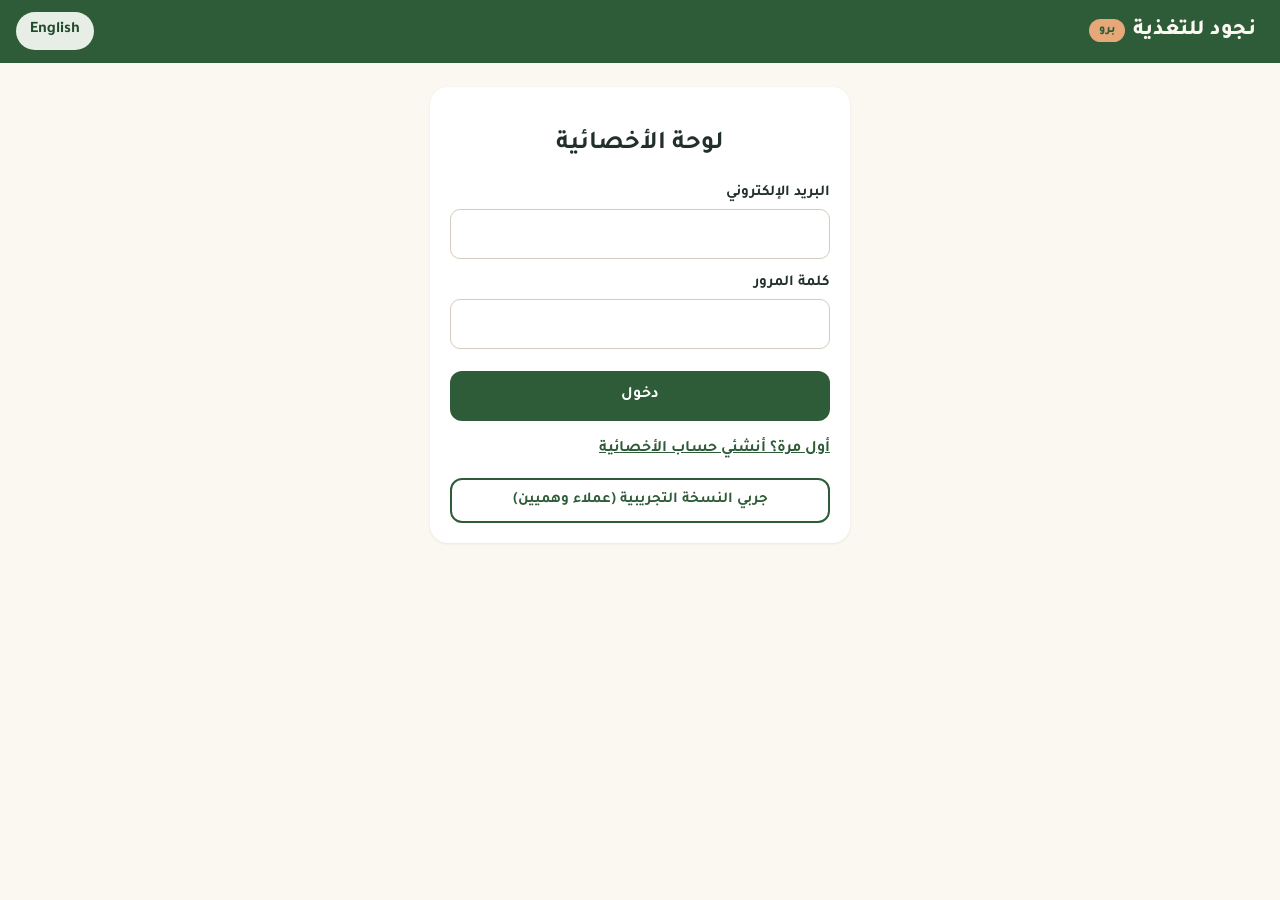
==== dietitian.html @ 64d6f2e3 "Add files via upload" ====
<!DOCTYPE html>
<html lang="ar" dir="rtl">
<head>
  <meta charset="UTF-8">
  <meta name="viewport" content="width=device-width, initial-scale=1.0, viewport-fit=cover">
  <link rel="manifest" href="manifest-dietitian.webmanifest">
  <meta name="theme-color" content="#2e5c38">
  <meta name="apple-mobile-web-app-capable" content="yes">
  <meta name="mobile-web-app-capable" content="yes">
  <meta name="apple-mobile-web-app-status-bar-style" content="default">
  <meta name="apple-mobile-web-app-title" content="نجود برو">
  <link rel="apple-touch-icon" href="pro-icon-180.png">
  <link rel="icon" type="image/png" sizes="32x32" href="pro-icon-32.png">
  <title>Nojood Pro | نجود للأخصائية</title>
  <link rel="preconnect" href="https://fonts.googleapis.com">
  <link href="https://fonts.googleapis.com/css2?family=DM+Serif+Display&family=Tajawal:wght@400;500;700;800&display=swap" rel="stylesheet">
  <link rel="stylesheet" href="style.css">
</head>
<body>
  <header class="pro-header">
    <a class="logo" href="dietitian.html"><img src="logo-mark.svg" alt="" class="logo-mark"><span data-i18n="brand"></span> <span class="pro-badge" data-i18n="pro_badge"></span></a>
    <nav>
      <button class="lang-btn" id="lang-btn" data-i18n="lang_btn">English</button>
    </nav>
  </header>

  <main>
    <p class="muted loading" id="loading" hidden data-i18n="loading"></p>

    <!-- Dietitian sign in -->
    <div class="card login-box" id="pin-view">
      <h2 data-i18n="ad_title"></h2>
      <form id="admin-login" novalidate>
        <div class="field" id="a-name-field" hidden><label for="a-name" data-i18n="f_name"></label><input id="a-name" autocomplete="name"></div>
        <div class="field" style="margin-top:12px"><label for="a-email" data-i18n="f_email"></label><input id="a-email" type="email" autocomplete="email"></div>
        <div class="field" style="margin-top:12px"><label for="a-password" data-i18n="pw_label"></label><input id="a-password" type="password" autocomplete="current-password"></div>
        <p class="error" id="pin-err"></p>
        <button class="btn" style="width:100%" id="admin-submit" data-i18n="ad_enter"></button>
      </form>
      <button class="link-btn" id="toggle-signup" type="button" data-i18n="ad_need_account"></button>
      <button class="btn outline small demo-btn" type="button" onclick="startDemo('admin')" data-i18n="demo_try_pro"></button>
    </div>

    <!-- Signed in, but not activated as the dietitian yet -->
    <div class="card login-box" id="not-admin" hidden>
      <h2 data-i18n="ad_title"></h2>
      <p class="note" data-i18n="ad_not_admin"></p>
      <button class="btn outline small admin-logout" data-i18n="pt_logout"></button>
    </div>

    <div id="admin-view" hidden>
      <div class="dash-head">
        <h2 data-i18n="ad_title" style="text-align:start;margin:0"></h2>
        <div class="btn-row">
          <button class="btn outline small" id="refresh-btn" data-i18n="ad_refresh"></button>
          <button class="btn outline small admin-logout" data-i18n="pt_logout"></button>
        </div>
      </div>
      <div class="tabs" role="tablist">
        <button class="tab active" data-tab="sched" data-i18n="tab_sched"></button>
        <button class="tab" data-tab="recipes" data-i18n="tab_recipes"></button>
        <button class="tab" data-tab="clients" data-i18n="tab_clients"></button>
      </div>
      <p class="note" id="admin-msg" hidden></p>

      <!-- Schedules -->
      <section class="tab-panel" id="tab-sched">
        <div class="sched-list" id="sched-list">
          <button class="add-card" id="add-sched-btn" aria-label="New schedule"><span class="plus">+</span><span data-i18n="ad_new_sched"></span></button>
        </div>
        <p class="muted" id="no-sched" data-i18n="ad_no_sched"></p>

        <div class="card" id="sched-editor" hidden>
          <h3 data-i18n="ad_new_sched" style="margin-top:0"></h3>
          <p class="muted" style="margin-top:0" data-i18n="ad_one_day"></p>
          <div class="form-grid">
            <div class="field" hidden><label for="s-name" data-i18n="ad_sched_name"></label><input id="s-name"></div>
            <div class="field"><label for="s-kcal" data-i18n="ad_sched_kcal"></label><input id="s-kcal" type="number" min="800" max="4000" step="50" value="1300"></div>
          </div>
          <div class="btn-row" style="justify-content:flex-start;margin:14px 0">
            <button class="btn outline small" id="autofill-btn" data-i18n="ad_autofill"></button>
          </div>
          <div class="day-box"><div class="day-head"><b data-i18n="ad_day_total"></b><span class="muted" id="day-total"></span></div>
            <div class="form-grid" id="day-editor"></div></div>
          <p class="muted" style="font-size:.85rem" data-i18n="ad_portion_note"></p>
          <p class="error" id="sched-err"></p>
          <div class="actions">
            <button class="btn outline" id="cancel-sched" data-i18n="ad_cancel"></button>
            <button class="btn" id="save-sched" data-i18n="ad_add_sched"></button>
          </div>
        </div>
      </section>

      <!-- Recipes -->
      <section class="tab-panel" id="tab-recipes" hidden>
        <div class="filter-row" id="recipe-filter"></div>
        <div class="recipe-grid" id="recipe-grid">
        </div>
        <div class="card" style="margin-top:16px">
          <h3 style="margin-top:0">+ <span data-i18n="ad_new_recipe"></span></h3>
          <div class="form-grid">
            <div class="field"><label for="r-name" data-i18n="ad_r_name"></label><input id="r-name"></div>
            <div class="field"><label for="r-meal" data-i18n="ad_r_meal"></label>
              <select id="r-meal"><option value="b" data-i18n="meal_b"></option><option value="l" data-i18n="meal_l"></option><option value="d" data-i18n="meal_d"></option><option value="s" data-i18n="meal_s"></option></select></div>
            <div class="field"><label for="r-kcal" data-i18n="ad_r_kcal"></label><input id="r-kcal" type="number" min="20" max="2000"></div>
            <div class="field"><label for="r-protein" data-i18n="ad_r_protein"></label><input id="r-protein" type="number" min="0" max="200"></div>
            <div class="field full"><label for="r-ing" data-i18n="ad_r_ing"></label><textarea id="r-ing"></textarea></div>
            <div class="field full"><label for="r-steps" data-i18n="ad_r_steps"></label><textarea id="r-steps"></textarea></div>
          </div>
          <p class="error" id="recipe-err"></p>
          <button class="btn" id="save-recipe" data-i18n="ad_save_recipe"></button>
        </div>
      </section>

      <!-- Clients -->
      <section class="tab-panel" id="tab-clients" hidden>
        <div id="clients-list">
          <div class="table-wrap"><table id="clients-table"></table></div>
          <p class="muted" id="no-clients" data-i18n="ad_no_clients"></p>
        </div>
        <div id="client-detail" hidden>
          <button class="btn outline small" id="detail-back" data-i18n="ad_back"></button>
          <div class="card pay-review" id="cd-pay" style="margin-top:12px" hidden>
            <h3 style="margin-top:0" data-i18n="ad_receipt"></h3>
            <div id="cd-pay-info"></div>
            <div id="cd-receipt"></div>
            <div class="btn-row" id="cd-pay-actions" style="justify-content:flex-start;margin-top:12px">
              <button class="btn" id="confirm-pay" data-i18n="ad_confirm_pay"></button>
              <button class="btn outline" id="reject-pay" data-i18n="ad_reject"></button>
            </div>
          </div>
          <div class="card" style="margin-top:12px">
            <h3 id="cd-name" style="margin-top:0"></h3>
            <div class="kcal-set">
              <label for="cd-kcal" data-i18n="ad_set_kcal"></label>
              <span class="status-pill" id="cd-kcal-need" data-i18n="ad_need_kcal"></span>
              <div class="btn-row" style="justify-content:flex-start;align-items:center;margin-top:6px">
                <input id="cd-kcal" type="number" min="800" max="5000" step="10" style="max-width:140px"> <span class="muted" data-i18n="kcal_short"></span>
                <button class="btn small" id="cd-kcal-save" data-i18n="ad_save"></button><span class="muted" id="cd-kcal-msg"></span>
              </div>
            </div>
            <div class="info-grid" id="cd-info"></div>
          </div>
          <div class="card" style="margin-top:12px">
            <h3 style="margin-top:0" data-i18n="ad_plans"></h3>
            <div id="cd-progress"></div>
            <button class="btn outline small" id="cd-reset" style="margin-top:10px" data-i18n="ad_reset_plans"></button>
          </div>
          <div class="card" style="margin-top:12px" id="cd-workout-card">
            <h3 style="margin-top:0" data-i18n="wk_title"></h3>
            <div class="field"><label for="cd-workout-upper" data-i18n="ad_wk_upper"></label><input id="cd-workout-upper" type="url" dir="ltr" placeholder="https://..."></div>
            <div class="field" style="margin-top:8px"><label for="cd-workout-lower" data-i18n="ad_wk_lower"></label><input id="cd-workout-lower" type="url" dir="ltr" placeholder="https://..."></div>
            <div class="field" style="margin-top:8px"><label for="cd-workout" data-i18n="ad_wk_full"></label><input id="cd-workout" type="url" dir="ltr" placeholder="https://..."></div>
            <div class="btn-row" style="justify-content:flex-start;margin-top:10px;align-items:center">
              <button class="btn small" id="cd-workout-save" data-i18n="ad_save"></button><span class="muted" id="cd-workout-msg"></span>
            </div>
          </div>
          <div class="card" style="margin-top:12px">
            <h3 style="margin-top:0">InBody</h3>
            <p><span data-i18n="ib_last"></span>: <b id="cd-ib-last"></b> <span class="status-pill" id="cd-ib-pending" hidden data-i18n="ib_requested"></span></p>
            <div class="btn-row" style="justify-content:flex-start">
              <button class="btn" id="send-ib" data-i18n="ad_send_ib"></button>
            </div>
            <h4 data-i18n="ib_history"></h4>
            <div class="table-wrap"><table id="cd-ib-table"></table></div>
            <p class="muted" id="cd-ib-none" data-i18n="ib_none"></p>
          </div>
        </div>
      </section>

      <p class="demo-note" data-i18n="ad_demo"></p>
    </div>
  </main>

  <script src="i18n.js"></script>
  <script src="recipes.js"></script>
  <script src="db.js"></script>
  <script src="demo-db.js"></script>
  <script src="app.js"></script>
</body>
</html>
---- style.css ----
/* Mizan Nutrition styles */
[hidden] { display: none !important; }
/* signed-in clients don't see the sign-up buttons; guests don't see account-only buttons */
body.signed-in .guest-only, body:not(.signed-in) .member-only { display: none !important; }
:root {
  /* Nojood brand: deep green + apricot on warm cream */
  --green: #2e5c38;
  --green-dark: #234a2c;
  --green-soft: #e6eee5;
  --cream: #fbf8f2;
  --card: #ffffff;
  --text: #22302a;
  --muted: #5f6d64;
  --accent: #e6a879;
  --line: #e6e0d4;
  --input-line: #d3ccbf;
  --on-green: #ffffff;
  --wa: #1fa855;
  --wa-dark: #188a45;
  --warn-bg: #fbeee2;
  --warn-fg: #7d4a1f;
  --error: #b5462e;
}
@media (prefers-color-scheme: dark) {
  :root:not([data-theme="light"]) {
    --green: #8cc49a; --green-dark: #b6dcbf; --green-soft: #213a28; --cream: #131a15; --card: #1b241e;
    --text: #e8ede9; --muted: #a3b1a7; --accent: #eab68e; --line: #2d3a31; --input-line: #3a4a3f;
    --on-green: #0f1a12; --wa: #2dbb66; --wa-dark: #25a258; --warn-bg: #3b2b1c; --warn-fg: #f3cfa6; --error: #f08a72;
    color-scheme: dark;
  }
}
:root[data-theme="dark"] {
  --green: #8cc49a; --green-dark: #b6dcbf; --green-soft: #213a28; --cream: #131a15; --card: #1b241e;
    --text: #e8ede9; --muted: #a3b1a7; --accent: #eab68e; --line: #2d3a31; --input-line: #3a4a3f;
    --on-green: #0f1a12; --wa: #2dbb66; --wa-dark: #25a258; --warn-bg: #3b2b1c; --warn-fg: #f3cfa6; --error: #f08a72;
  color-scheme: dark;
}
* { box-sizing: border-box; }
html { scroll-behavior: smooth; }
body::before { content: ""; position: fixed; inset: 0 0 auto; height: env(safe-area-inset-top, 0px); z-index: 10; background: var(--card); }
body {
  margin: 0;
  font-family: "Tajawal", "Segoe UI", Arial, sans-serif;
  background: var(--cream);
  color: var(--text);
  line-height: 1.6;
}
a { color: var(--green); }

header {
  background: var(--card);
  border-bottom: 1px solid var(--line);
  padding-block: 12px; padding-left: max(16px, env(safe-area-inset-left, 0px)); padding-right: max(16px, env(safe-area-inset-right, 0px));
  display: flex; flex-wrap: wrap; align-items: center; justify-content: space-between; gap: 10px;
  position: sticky; top: env(safe-area-inset-top, 0px); z-index: 10;
}
.logo { display: inline-flex; align-items: center; gap: 8px; font-size: 1.35rem; font-weight: 800; color: var(--green); text-decoration: none; }
.logo-mark { height: 30px; width: auto; }
html[lang="en"] .logo { font-family: "DM Serif Display", Georgia, serif; font-weight: 400; letter-spacing: .01em; }
nav { display: flex; flex-wrap: wrap; align-items: center; gap: 6px 16px; }
nav a { color: var(--text); text-decoration: none; font-weight: 500; }
nav a:hover { color: var(--green); }
.lang-btn {
  background: var(--green-soft); color: var(--green-dark); border: none; border-radius: 20px;
  padding: 6px 14px; font: inherit; font-weight: 700; cursor: pointer;
}

main { max-width: 1000px; margin: 0 auto; padding-block: 24px 48px; padding-left: max(16px, env(safe-area-inset-left, 0px)); padding-right: max(16px, env(safe-area-inset-right, 0px)); }
section { margin: 40px 0; }
h1, h2, h3 { line-height: 1.3; }
h2 { font-size: 1.6rem; text-align: center; margin-bottom: 20px; }

.hero { text-align: center; padding: 40px 0 10px; }
.hero h1 { font-size: 2.4rem; margin: 0 0 12px; color: var(--green); }
.hero p { font-size: 1.15rem; color: var(--muted); max-width: 620px; margin: 0 auto 24px; }
.btn-row { display: flex; flex-wrap: wrap; gap: 12px; justify-content: center; }

.btn {
  display: inline-block; background: var(--green); color: var(--on-green); border: none; border-radius: 12px;
  padding: 12px 22px; font: inherit; font-weight: 700; cursor: pointer; text-decoration: none; text-align: center;
}
.btn:hover { background: var(--green-dark); }
.btn.outline { background: transparent; color: var(--green); border: 2px solid var(--green); }
.btn.outline:hover { background: var(--green-soft); }
.btn.wa { background: var(--wa); }
.btn.wa:hover { background: var(--wa-dark); }
.btn.small { padding: 8px 14px; font-size: 0.95rem; }

.steps { display: grid; grid-template-columns: repeat(auto-fit, minmax(200px, 1fr)); gap: 16px; }
.card {
  background: var(--card); border-radius: 18px; padding: 20px;
  box-shadow: 0 1px 3px rgba(20,40,28,0.08);
}
.step-num {
  display: inline-flex; width: 34px; height: 34px; border-radius: 50%; align-items: center; justify-content: center;
  background: var(--green-soft); color: var(--green-dark); font-weight: 800;
}
.card h3 { margin: 10px 0 6px; }
.card p { margin: 0; color: var(--muted); }

.packages { display: grid; grid-template-columns: repeat(auto-fit, minmax(260px, 1fr)); gap: 18px; }
.package { position: relative; display: flex; flex-direction: column; gap: 10px; }
.package.featured { border: 2px solid var(--accent); }
.badge {
  position: absolute; top: -12px; inset-inline-end: 16px; background: var(--accent); color: #2e5c38;
  font-size: 0.8rem; font-weight: 700; padding: 3px 12px; border-radius: 20px;
}
.price { font-size: 2rem; font-weight: 800; color: var(--green-dark); }
.price small { font-size: 0.95rem; font-weight: 500; color: var(--muted); }
.features { list-style: none; padding: 0; margin: 0 0 10px; flex: 1; }
.features li { padding: 4px 0; }
.features li::before { content: "✓"; color: var(--green); font-weight: 800; margin-inline-end: 8px; }

.about { display: flex; gap: 20px; align-items: center; flex-wrap: wrap; }
.avatar {
  width: 110px; height: 110px; border-radius: 50%; background: var(--green-soft);
  display: flex; align-items: center; justify-content: center; font-size: 3rem; flex-shrink: 0;
}
.about p { flex: 1; min-width: 220px; margin: 0; }

footer { text-align: center; padding: 24px 16px; font-size: 0.85rem; color: var(--muted); border-top: 1px solid var(--line); }

/* Forms */
.progress { display: flex; gap: 6px; margin-bottom: 20px; flex-wrap: wrap; }
.progress span {
  flex: 1; min-width: 70px; text-align: center; font-size: 0.85rem; padding: 6px 4px; border-radius: 10px;
  background: var(--line); color: var(--muted);
}
.progress span.active { background: var(--green); color: var(--on-green); font-weight: 700; }
.progress span.done { background: var(--green-soft); color: var(--green-dark); }

.form-grid { display: grid; grid-template-columns: repeat(auto-fit, minmax(220px, 1fr)); gap: 14px; }
.field { display: flex; flex-direction: column; gap: 4px; }
.field.full { grid-column: 1 / -1; }
label { font-weight: 600; font-size: 0.95rem; }
input, select, textarea {
  width: 100%; padding: 11px 12px; border: 1px solid var(--input-line); border-radius: 10px; font: inherit; background: var(--card); color: var(--text);
}
textarea { min-height: 70px; resize: vertical; }
input:focus, select:focus, textarea:focus { outline: 2px solid var(--green-soft); border-color: var(--green); }
.radio-row { display: flex; gap: 10px; flex-wrap: wrap; }
.radio-row label { font-weight: 500; display: flex; align-items: center; gap: 6px; }
.radio-row input { width: auto; }

.step { display: none; }
.step.show { display: block; }
.actions { display: flex; gap: 10px; justify-content: space-between; margin-top: 20px; flex-wrap: wrap; }
.error { color: var(--error); font-weight: 600; min-height: 1.4em; margin: 10px 0 0; }

.result { text-align: center; }
.kcal { font-size: 3rem; font-weight: 800; color: var(--green-dark); margin: 6px 0 0; }
.muted { color: var(--muted); }
.note { background: var(--green-soft); border-radius: 12px; padding: 10px 14px; margin-top: 14px; }
.demo-note { background: var(--warn-bg); color: var(--warn-fg); border-radius: 12px; padding: 10px 14px; font-size: 0.9rem; margin-top: 14px; }

.pick { cursor: pointer; border: 2px solid transparent; }
.pick.selected { border-color: var(--green); background: var(--green-soft); }
.pay-option { display: flex; align-items: center; gap: 10px; padding: 14px; margin-bottom: 10px; }
.pay-option input { width: auto; }

/* Portal */
.dash-head { display: flex; justify-content: space-between; align-items: center; flex-wrap: wrap; gap: 10px; }
.dash-grid { display: grid; grid-template-columns: repeat(auto-fit, minmax(220px, 1fr)); gap: 14px; margin-top: 14px; }
.stat { font-size: 1.3rem; font-weight: 800; color: var(--green-dark); }
.status-pill { display: inline-block; background: var(--warn-bg); color: var(--warn-fg); border-radius: 20px; padding: 4px 12px; font-weight: 600; font-size: 0.9rem; }
.table-wrap { overflow-x: auto; }
table { width: 100%; border-collapse: collapse; min-width: 520px; }
th, td { border: 1px solid var(--line); padding: 8px; text-align: center; font-size: 0.9rem; }
th { background: var(--green-soft); }
td { color: var(--muted); }
.login-box { max-width: 420px; margin: 0 auto; }

@media (max-width: 600px) {
  .hero h1 { font-size: 1.9rem; }
  header { justify-content: center; }
}

:focus-visible { outline: 3px solid var(--accent); outline-offset: 2px; }
@media (prefers-reduced-motion: reduce) { html { scroll-behavior: auto; } }

/* ===== Client home, schedules, dietitian page ===== */
.small-label { font-size: .8rem; text-transform: none; letter-spacing: .02em; margin: 0 0 2px; }
.progress-top { display: grid; grid-template-columns: repeat(auto-fit, minmax(140px, 1fr)); gap: 12px; }
.progress-top .stat { margin: 0; font-variant-numeric: tabular-nums; }
.bar { height: 10px; background: var(--green-soft); border-radius: 10px; overflow: hidden; margin-top: 14px; }
.bar-fill { height: 100%; width: 0; background: var(--green); border-radius: 10px; transition: width .4s ease; }

.next-meal { margin-top: 14px; border: 2px solid var(--green); }
.eyebrow { margin: 0; font-size: .8rem; font-weight: 700; letter-spacing: .06em; text-transform: uppercase; color: var(--accent); }
.meal-type { margin: 6px 0 0; font-weight: 700; color: var(--green); font-size: .9rem; }
.next-meal h3 { font-size: 1.4rem; margin: 2px 0 4px; }
.meal-meta { margin: 0 0 8px; color: var(--muted); font-variant-numeric: tabular-nums; }
details { border-top: 1px solid var(--line); padding: 8px 0; }
summary { cursor: pointer; font-weight: 700; }
details p { margin: 6px 0 0; color: var(--text); }
.finished { margin-top: 14px; text-align: center; }

.meal-list { list-style: none; padding: 0; margin: 0; display: grid; gap: 8px; }
.meal-list li { display: flex; align-items: center; gap: 10px; padding: 10px 12px; border-radius: 12px; background: var(--cream); }
.meal-list li.is-next { background: var(--green-soft); }
.meal-list li.is-done .grow, .meal-list li.is-skip .grow { color: var(--muted); }
.meal-list .grow { flex: 1; min-width: 0; }
.tag { font-size: .8rem; font-weight: 700; padding: 2px 10px; border-radius: 20px; background: var(--card); color: var(--muted); white-space: nowrap; }
.is-next .tag { background: var(--green); color: var(--on-green); }

.sched-list { display: grid; grid-template-columns: repeat(auto-fit, minmax(240px, 1fr)); gap: 14px; }
.sched-card h3 { margin: 0 0 4px; }
.sched-card .stat { margin: 0; }
.sched-card .btn { margin-top: 10px; }
.mini-meals { list-style: none; padding: 0; margin: 4px 0 0; font-size: .9rem; color: var(--muted); }
.add-card {
  display: flex; flex-direction: column; align-items: center; justify-content: center; gap: 6px; min-height: 150px;
  background: transparent; border: 2px dashed var(--green); border-radius: 18px; color: var(--green); font: inherit; font-weight: 700; cursor: pointer;
}
.add-card:hover { background: var(--green-soft); }
.add-card .plus { font-size: 2.6rem; line-height: 1; }

.tabs { display: flex; gap: 8px; flex-wrap: wrap; margin-bottom: 16px; border-bottom: 1px solid var(--line); }
.tab { background: none; border: none; font: inherit; font-weight: 700; color: var(--muted); padding: 10px 14px; cursor: pointer; border-bottom: 3px solid transparent; }
.tab.active { color: var(--green-dark); border-bottom-color: var(--green); }
.filter-row { display: flex; gap: 8px; flex-wrap: wrap; margin-bottom: 14px; }
.chip { background: var(--card); border: 1px solid var(--line); color: var(--text); border-radius: 20px; padding: 6px 14px; font: inherit; cursor: pointer; }
.chip.active { background: var(--green); color: var(--on-green); border-color: var(--green); }
.recipe-grid { display: grid; grid-template-columns: repeat(auto-fill, minmax(230px, 1fr)); gap: 12px; }
.recipe h4 { margin: 2px 0 4px; }
#sched-editor { margin-top: 16px; }
.days-editor { display: grid; gap: 12px; margin-top: 10px; }
.day-box { border: 1px solid var(--line); border-radius: 14px; padding: 12px; }
.day-head { display: flex; justify-content: space-between; flex-wrap: wrap; gap: 6px; margin-bottom: 8px; font-variant-numeric: tabular-nums; }
#clients-table td { color: var(--text); }
#clients-table select { min-width: 150px; padding: 6px; }
.info-grid { display: grid; grid-template-columns: repeat(auto-fit, minmax(160px, 1fr)); gap: 10px; }

.rule-card { border-inline-start: 4px solid var(--accent); }
.check { display: flex; gap: 8px; align-items: flex-start; font-weight: 600; }
.check input { width: auto; margin-top: 5px; }
.ib-alert { margin-top: 14px; border: 2px solid var(--accent); background: var(--warn-bg); }

/* Install-app banner */
.install-bar { display: flex; align-items: center; gap: 10px; background: var(--card); border: 1px solid var(--line); border-radius: 14px; padding: 10px 12px; margin-bottom: 14px; }
.install-bar img { border-radius: 10px; flex-shrink: 0; }
.install-bar .grow { flex: 1; min-width: 0; font-weight: 600; font-size: .95rem; }
.install-close { background: none; border: none; font-size: 1.5rem; line-height: 1; color: var(--muted); cursor: pointer; padding: 4px 8px; }
@media (display-mode: standalone) { header { padding-top: max(12px, env(safe-area-inset-top, 0px)); } }

/* Bank transfer */
.amount-box { font-size: 1.3rem; background: var(--green-soft); border-radius: 12px; padding: 10px 14px; display: inline-block; font-variant-numeric: tabular-nums; }
.pay-steps { padding-inline-start: 20px; margin: 14px 0; display: grid; gap: 4px; }
.bank-card { border: 1px dashed var(--green); border-radius: 14px; padding: 14px; display: grid; gap: 10px; }
.bank-row { display: flex; flex-wrap: wrap; align-items: center; gap: 4px 12px; }
.bank-row .small-label { width: 100%; margin: 0; }
.iban { font-size: 1.05rem; letter-spacing: .04em; overflow-wrap: anywhere; font-variant-numeric: tabular-nums; }
#copy-amount { justify-self: start; }
.receipt-preview { max-width: 220px; max-height: 260px; border-radius: 10px; margin-top: 8px; border: 1px solid var(--line); object-fit: contain; }
.receipt-full { max-width: 100%; max-height: 520px; border-radius: 12px; border: 1px solid var(--line); display: block; }
.status-pill.bad { background: var(--error); color: var(--on-green); }
.pay-review { border: 2px solid var(--accent); }
.link-btn { background: none; border: none; color: var(--green); font: inherit; font-weight: 700; cursor: pointer; margin-top: 12px; padding: 4px 0; text-decoration: underline; }
.loading { text-align: center; }
.btn.is-busy { opacity: .6; cursor: progress; }
.pro-header { background: #2e5c38; border-bottom-color: #2e5c38; }
.pro-header .logo { color: #fbf8f2; }
.pro-badge { background: var(--accent); color: #2e5c38; font-size: .75rem; padding: 2px 10px; border-radius: 20px; vertical-align: middle; }
.progress-table td { font-size: .8rem; }
.progress-table td.is-done { background: var(--green-soft); color: var(--text); }
.progress-table td.is-skip { color: var(--muted); text-decoration: line-through; }
.kcal-row { display: grid; grid-template-columns: repeat(3, 1fr); gap: 8px; text-align: center; background: var(--green-soft); border-radius: 12px; padding: 10px; font-variant-numeric: tabular-nums; }
.kcal-row b { display: block; font-size: 1.2rem; color: var(--green-dark); }
.chosen-days li.empty { background: transparent; border: 1px dashed var(--line); }
.day-num { width: 28px; height: 28px; border-radius: 50%; background: var(--green); color: var(--on-green); display: inline-flex; align-items: center; justify-content: center; font-weight: 800; flex-shrink: 0; }
.mini-plans { display: grid; grid-template-columns: repeat(auto-fill, minmax(200px, 1fr)); gap: 10px; }
.mini-plan { border: 1px solid var(--line); border-radius: 12px; padding: 10px; font-size: .9rem; }
.mini-plan.is-today { border: 2px solid var(--green); background: var(--green-soft); }
.btn:disabled { opacity: .5; cursor: not-allowed; }
.demo-bar { display: flex; gap: 10px; align-items: center; justify-content: center; flex-wrap: wrap; background: var(--accent); color: #2e5c38; font-weight: 700; font-size: .9rem; padding: 6px max(16px, env(safe-area-inset-right, 0px)) 6px max(16px, env(safe-area-inset-left, 0px)); }
.demo-bar button { background: var(--card); color: var(--text); border: none; border-radius: 16px; padding: 4px 12px; font: inherit; font-size: .85rem; cursor: pointer; }
.demo-btn { width: 100%; margin-top: 12px; }
.ib-choice { display: grid; gap: 6px; }
.method-pill { display: inline-block; font-size: .85rem; font-weight: 600; padding: 4px 12px; border-radius: 20px; background: var(--line); color: var(--muted); }
.method-pill.is-ib { background: var(--green-soft); color: var(--green-dark); }
.kcal-set { background: var(--green-soft); border-radius: 12px; padding: 12px; margin-bottom: 12px; }
.kcal-set label { display: block; }
#cd-kcal { font-size: 1.1rem; font-weight: 700; }

/* off-day button above the meals */
.off-btn { width: 100%; margin: 14px 0 0; }

/* Nojood helper chat */
.chat-fab { position: fixed; bottom: 18px; inset-inline-end: 16px; z-index: 50; background: var(--green); color: var(--on-green); border: 0; border-radius: 999px; padding: 12px 18px; font: inherit; font-weight: 700; box-shadow: 0 6px 18px rgba(0,0,0,.18); cursor: pointer; }
.chat-panel { position: fixed; bottom: 16px; inset-inline-end: 16px; z-index: 51; width: min(360px, calc(100vw - 32px)); height: min(520px, calc(100vh - 100px)); background: var(--card); border: 1px solid var(--line); border-radius: 18px; box-shadow: 0 10px 30px rgba(0,0,0,.2); display: flex; flex-direction: column; overflow: hidden; }
.chat-head { display: flex; justify-content: space-between; align-items: center; padding: 12px 14px; background: var(--green); color: var(--on-green); }
.chat-head .link-btn { color: var(--on-green); font-size: 1.1rem; }
.chat-msgs { flex: 1; overflow-y: auto; padding: 12px; display: flex; flex-direction: column; gap: 8px; }
.chat-msg { max-width: 85%; padding: 9px 12px; border-radius: 14px; line-height: 1.5; white-space: pre-line; overflow-wrap: anywhere; }
.chat-msg.bot { background: var(--green-soft); color: var(--text); align-self: flex-start; }
.chat-msg.me { background: var(--accent); color: #2b1d10; align-self: flex-end; }
.chat-chips { display: flex; flex-wrap: wrap; gap: 6px; padding: 0 12px 8px; }
.chat-chip { border: 1px solid var(--green); color: var(--green); background: transparent; border-radius: 999px; padding: 5px 10px; font: inherit; font-size: .85rem; cursor: pointer; }
.chat-form { display: flex; gap: 8px; padding: 10px; border-top: 1px solid var(--line); }
.chat-form input { flex: 1; min-width: 0; }

/* Nojood agent (Pro) */
.agent-card { border: 2px solid var(--green-soft); }
.sg-steps { margin: 12px 0 8px; padding-inline-start: 20px; line-height: 1.7; }
.sg-kcal { display: flex; gap: 8px; align-items: baseline; flex-wrap: wrap; font-size: 1.15rem; }
.sg-flag { background: var(--warn-bg); color: var(--warn-fg); border-radius: 10px; padding: 8px 10px; margin: 8px 0 0; }
.att-list { list-style: none; margin: 0; padding: 0; display: flex; flex-direction: column; gap: 8px; }
.att-list li { display: flex; gap: 10px; align-items: center; padding: 9px 12px; border-radius: 12px; background: var(--green-soft); }
.att-list li.lvl-3 { background: var(--warn-bg); color: var(--warn-fg); }
.att-list .grow { flex: 1; }

/* Weekly check-in, progress chart, grocery list, renewal */
.renew-card { border: 2px solid var(--accent); }
.checkin-card { border: 2px solid var(--green-soft); }
.rate-row { display: flex; gap: 8px; margin-top: 6px; }
.rate-row button { width: 44px; height: 44px; border-radius: 12px; border: 1px solid var(--input-line); background: var(--card); color: var(--text); font: inherit; font-weight: 700; cursor: pointer; }
.rate-row button.active { background: var(--green); color: var(--on-green); border-color: var(--green); }
.wt-chart { width: 100%; max-width: 420px; height: auto; display: block; margin: 6px 0; direction: ltr; }
.wt-chart .axis { stroke: var(--line); stroke-width: 1; }
.wt-chart .ln { fill: none; stroke: var(--green); stroke-width: 2.5; stroke-linejoin: round; }
.wt-chart .dot { fill: var(--accent); stroke: var(--card); stroke-width: 2; }
.wt-chart .val { font-size: 11px; fill: var(--text); font-weight: 700; }
.wt-chart .lbl { font-size: 10px; fill: var(--muted); }
.gr-sec { margin: 16px 0 6px; color: var(--green); }
.gr-items { list-style: none; margin: 0; padding: 0; }
.gr-items li { border-bottom: 1px solid var(--line); }
.gr-items label { display: flex; gap: 10px; align-items: center; padding: 9px 2px; cursor: pointer; font-weight: 500; }
.gr-items input[type=checkbox] { width: 20px; height: 20px; min-width: 20px; flex: 0 0 20px; padding: 0; margin: 0; accent-color: var(--green); }
.gr-items .grow { flex: 1; min-width: 0; text-align: start; }
.gr-qty { display: flex; flex-direction: column; align-items: flex-end; text-align: end; white-space: nowrap; }
.gr-qty small { font-size: .75rem; font-weight: 400; }
.gr-price { min-width: 56px; text-align: end; white-space: nowrap; }
.gr-items li.done span, .gr-items li.done b { text-decoration: line-through; color: var(--muted); }
.gr-total { display: flex; justify-content: space-between; font-size: 1.1rem; margin: 14px 0 4px; }
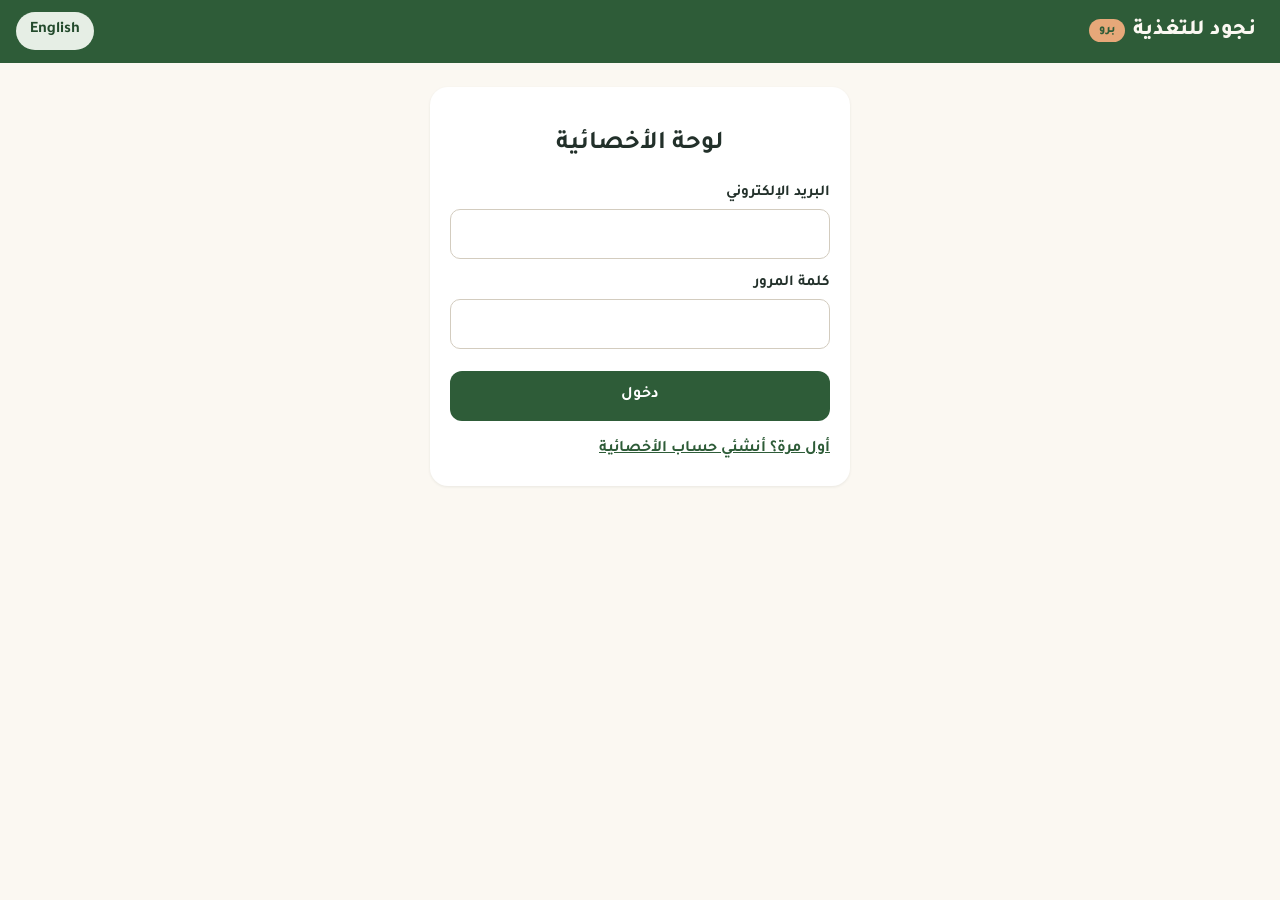
==== commit 938b605d: "Add files via upload" ====
--- a/dietitian.html
+++ b/dietitian.html
@@ -38,7 +38,6 @@
         <button class="btn" style="width:100%" id="admin-submit" data-i18n="ad_enter"></button>
       </form>
       <button class="link-btn" id="toggle-signup" type="button" data-i18n="ad_need_account"></button>
-      <button class="btn outline small demo-btn" type="button" onclick="startDemo('admin')" data-i18n="demo_try_pro"></button>
     </div>
 
     <!-- Signed in, but not activated as the dietitian yet -->
@@ -148,9 +147,7 @@
           </div>
           <div class="card" style="margin-top:12px" id="cd-workout-card">
             <h3 style="margin-top:0" data-i18n="wk_title"></h3>
-            <div class="field"><label for="cd-workout-upper" data-i18n="ad_wk_upper"></label><input id="cd-workout-upper" type="url" dir="ltr" placeholder="https://..."></div>
-            <div class="field" style="margin-top:8px"><label for="cd-workout-lower" data-i18n="ad_wk_lower"></label><input id="cd-workout-lower" type="url" dir="ltr" placeholder="https://..."></div>
-            <div class="field" style="margin-top:8px"><label for="cd-workout" data-i18n="ad_wk_full"></label><input id="cd-workout" type="url" dir="ltr" placeholder="https://..."></div>
+            <div id="cd-wk-days"></div>
             <div class="btn-row" style="justify-content:flex-start;margin-top:10px;align-items:center">
               <button class="btn small" id="cd-workout-save" data-i18n="ad_save"></button><span class="muted" id="cd-workout-msg"></span>
             </div>
@@ -175,7 +172,6 @@
   <script src="i18n.js"></script>
   <script src="recipes.js"></script>
   <script src="db.js"></script>
-  <script src="demo-db.js"></script>
   <script src="app.js"></script>
 </body>
 </html>
--- a/style.css
+++ b/style.css
@@ -332,3 +332,23 @@
 .gr-price { min-width: 56px; text-align: end; white-space: nowrap; }
 .gr-items li.done span, .gr-items li.done b { text-decoration: line-through; color: var(--muted); }
 .gr-total { display: flex; justify-content: space-between; font-size: 1.1rem; margin: 14px 0 4px; }
+
+/* 5 workout days + approval */
+.wk-day { border: 1px solid var(--line); border-radius: 12px; padding: 10px 12px; margin-top: 10px; }
+.wk-day-head { display: flex; justify-content: space-between; align-items: center; gap: 10px; }
+.wk-note { margin: 8px 0 0; color: var(--text); white-space: pre-line; }
+.wk-edit { display: flex; flex-direction: column; gap: 6px; padding: 10px 0; border-bottom: 1px solid var(--line); }
+.approve-box { background: var(--warn-bg); color: var(--warn-fg); border-radius: 12px; padding: 12px; margin-bottom: 12px; }
+
+/* Notifications bell */
+.dash-head { position: relative; }
+.bell-wrap { position: relative; }
+.bell-btn { position: relative; width: 44px; height: 44px; border-radius: 50%; border: 1px solid var(--line); background: var(--card); font-size: 1.2rem; cursor: pointer; }
+.bell-count { position: absolute; top: -4px; inset-inline-end: -4px; min-width: 20px; height: 20px; padding: 0 5px; border-radius: 10px; background: var(--error); color: #fff; font-size: .75rem; font-weight: 700; line-height: 20px; text-align: center; }
+.bell-panel { position: absolute; top: 52px; inset-inline-end: 0; z-index: 40; width: min(340px, calc(100vw - 32px)); max-height: 70vh; overflow-y: auto; padding: 14px; box-shadow: 0 10px 30px rgba(0,0,0,.18); }
+.bell-head { display: flex; justify-content: space-between; align-items: center; margin-bottom: 8px; }
+.bell-note { font-size: .85rem; margin: 6px 0 0; }
+.bell-list { list-style: none; margin: 10px 0 0; padding: 0; }
+.bell-list li { display: flex; flex-direction: column; gap: 2px; padding: 10px 6px; border-top: 1px solid var(--line); }
+.bell-list li.unread { background: var(--green-soft); border-radius: 10px; }
+.bell-list small { font-size: .75rem; }
